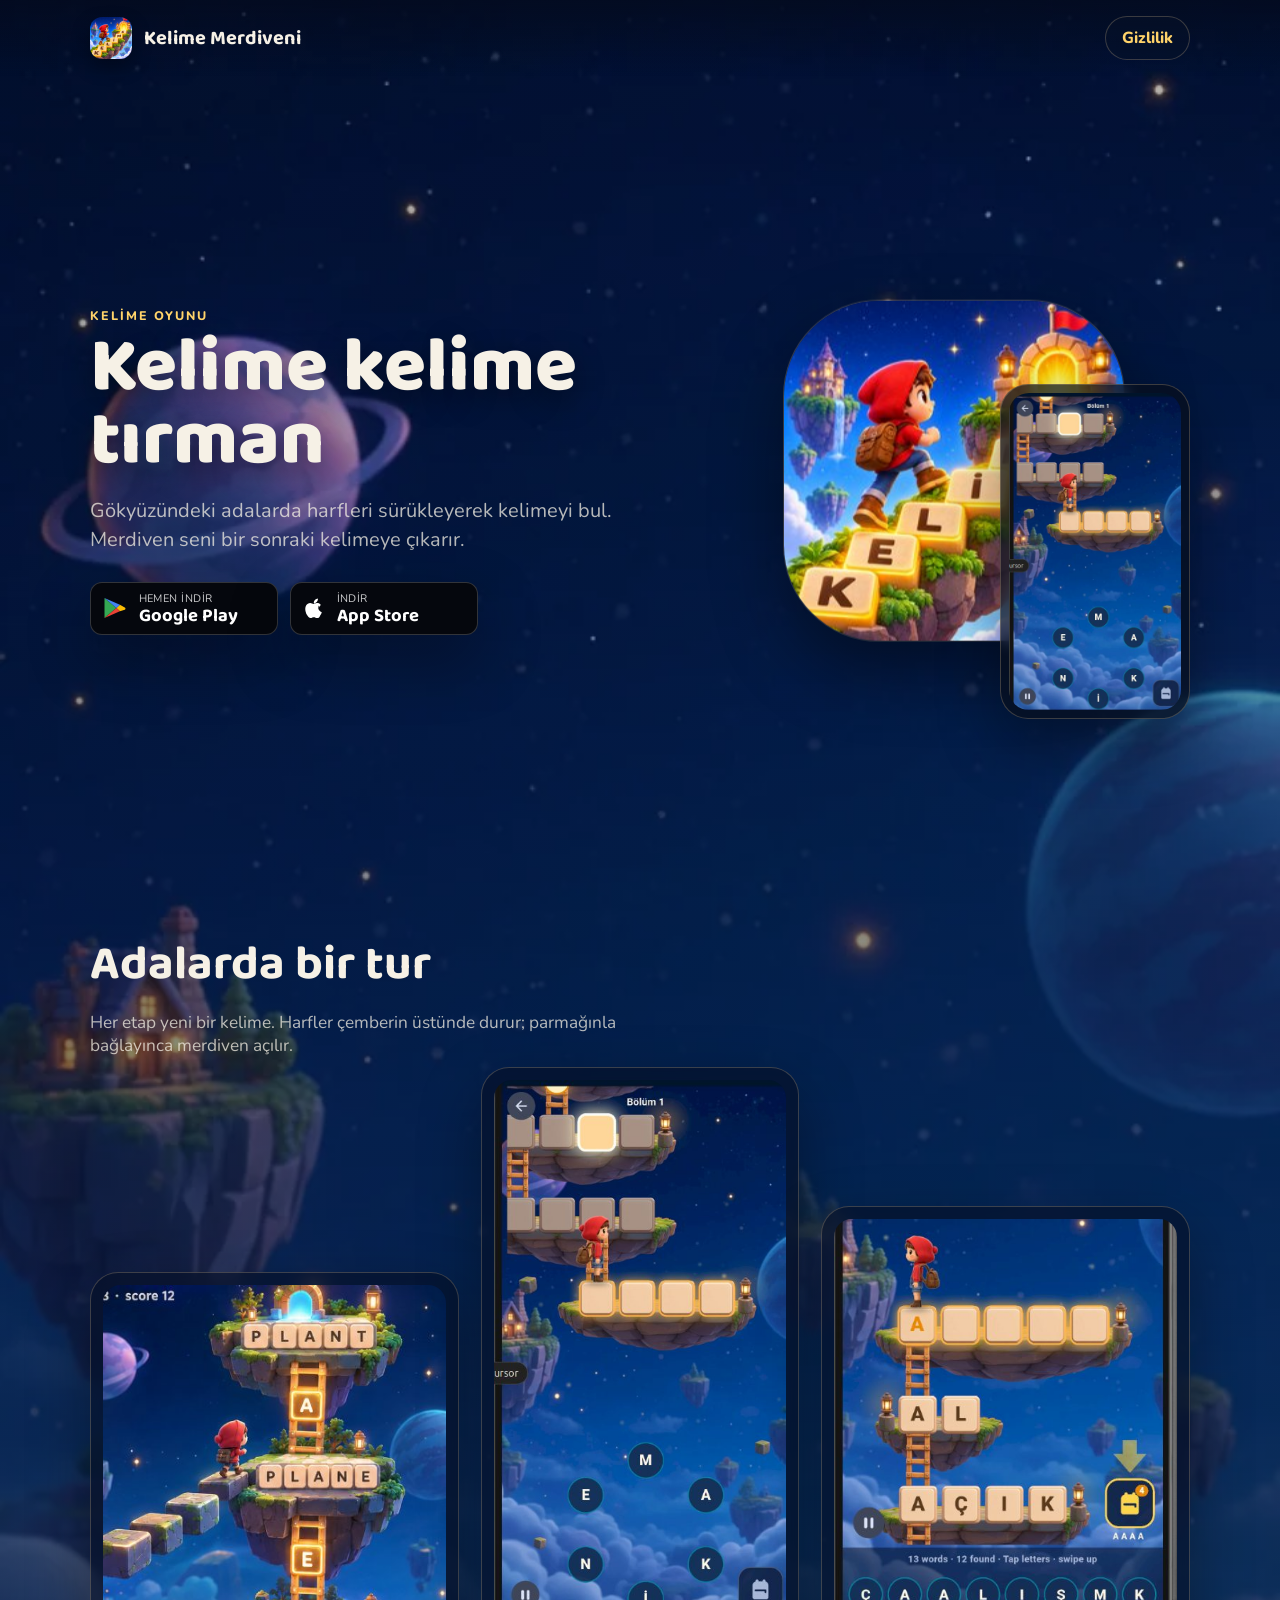
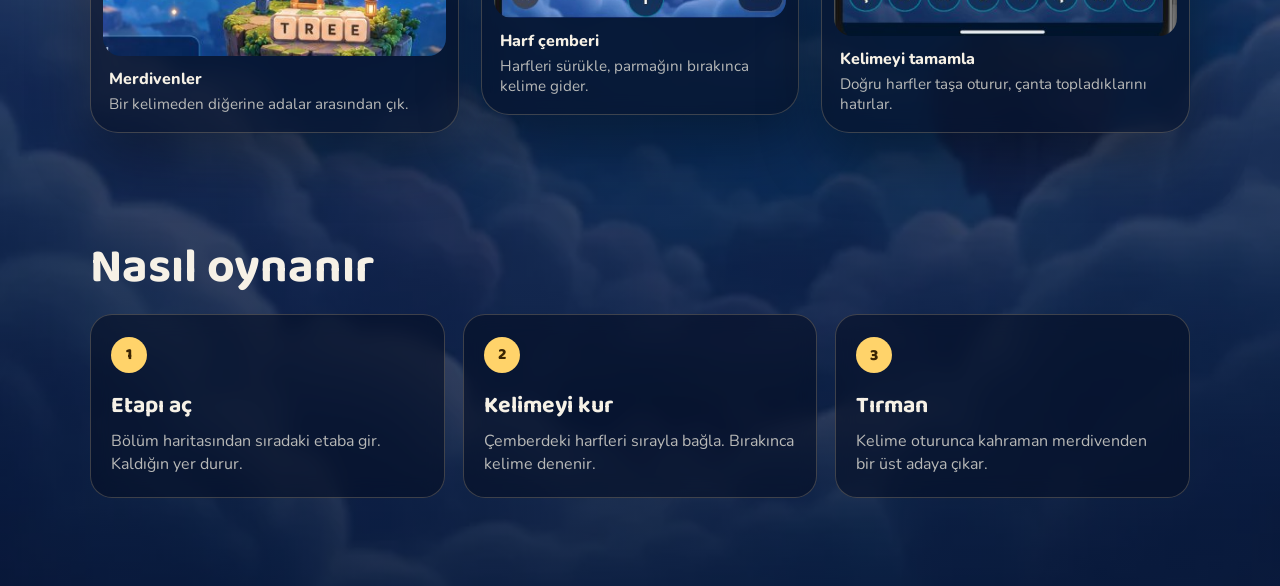
==== index.html @ 03bfd81d "Add the Kelime Merdiveni landing page. Show the game art, screenshots, and store buttons, with a pri" ====
<!DOCTYPE html>
<html lang="tr">
  <head>
    <meta charset="utf-8" />
    <meta name="viewport" content="width=device-width, initial-scale=1" />
    <title>Kelime Merdiveni</title>
    <meta http-equiv="refresh" content="0; url=kelime-merdiveni/" />
    <link rel="canonical" href="kelime-merdiveni/" />
  </head>
  <body>
    <p><a href="kelime-merdiveni/">Kelime Merdiveni</a></p>
  </body>
</html>
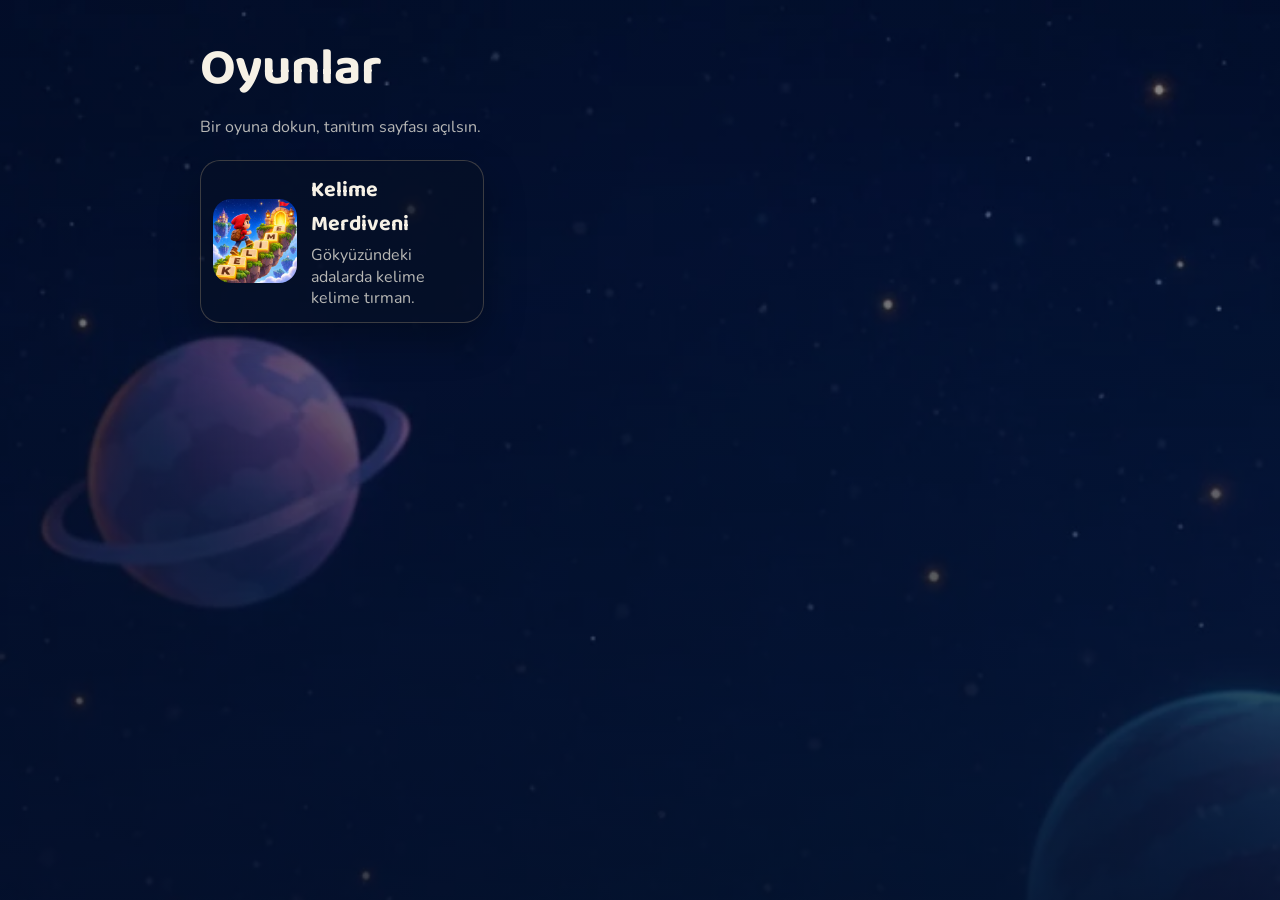
==== commit ec2691b0: "Add a games homepage that opens each game page. Replace the root redirect with a card for Kelime Mer" ====
--- a/index.html
+++ b/index.html
@@ -3,11 +3,30 @@
   <head>
     <meta charset="utf-8" />
     <meta name="viewport" content="width=device-width, initial-scale=1" />
-    <title>Kelime Merdiveni</title>
-    <meta http-equiv="refresh" content="0; url=kelime-merdiveni/" />
-    <link rel="canonical" href="kelime-merdiveni/" />
+    <title>Oyunlar</title>
+    <meta name="description" content="Oyunların tanıtım sayfaları." />
+    <link rel="icon" href="kelime-merdiveni/assets/favicon.png" />
+    <link rel="preconnect" href="https://fonts.googleapis.com" />
+    <link rel="preconnect" href="https://fonts.gstatic.com" crossorigin />
+    <link
+      href="https://fonts.googleapis.com/css2?family=Baloo+2:wght@600;700;800&family=Nunito:wght@500;700;800&display=swap"
+      rel="stylesheet"
+    />
+    <link rel="stylesheet" href="home.css" />
   </head>
   <body>
-    <p><a href="kelime-merdiveni/">Kelime Merdiveni</a></p>
+    <main class="wrap">
+      <h1>Oyunlar</h1>
+      <p class="lede">Bir oyuna dokun, tanıtım sayfası açılsın.</p>
+      <div class="games">
+        <a class="card" href="kelime-merdiveni/">
+          <img src="kelime-merdiveni/assets/icon.jpg" alt="" />
+          <div>
+            <h2>Kelime Merdiveni</h2>
+            <p>Gökyüzündeki adalarda kelime kelime tırman.</p>
+          </div>
+        </a>
+      </div>
+    </main>
   </body>
 </html>
--- a/home.css
+++ b/home.css
@@ -0,0 +1,78 @@
+:root {
+  --ink: #f6f1e6;
+  --muted: rgba(246, 241, 230, 0.74);
+  --gold: #ffd36a;
+  --line: rgba(255, 220, 160, 0.22);
+  --glass: rgba(6, 16, 38, 0.72);
+  color-scheme: dark;
+}
+
+* { box-sizing: border-box; }
+
+body {
+  margin: 0;
+  min-height: 100vh;
+  color: var(--ink);
+  font-family: "Nunito", sans-serif;
+  background:
+    linear-gradient(180deg, rgba(4, 10, 28, 0.45), rgba(4, 10, 28, 0.78)),
+    url("kelime-merdiveni/assets/sky.webp") center top / cover no-repeat fixed;
+}
+
+.wrap {
+  width: min(880px, calc(100% - 32px));
+  margin: 0 auto;
+  padding: 28px 0 48px;
+}
+
+h1 {
+  margin: 0;
+  font-family: "Baloo 2", sans-serif;
+  font-size: clamp(2.2rem, 4vw, 3.2rem);
+}
+
+.lede {
+  margin: 6px 0 22px;
+  color: var(--muted);
+}
+
+.games {
+  display: grid;
+  grid-template-columns: repeat(auto-fill, minmax(260px, 1fr));
+  gap: 14px;
+}
+
+.card {
+  display: grid;
+  grid-template-columns: 84px 1fr;
+  gap: 14px;
+  align-items: center;
+  text-decoration: none;
+  color: inherit;
+  padding: 12px;
+  border-radius: 20px;
+  background: var(--glass);
+  border: 1px solid var(--line);
+  box-shadow: 0 16px 40px rgba(0, 0, 0, 0.28);
+}
+
+.card:hover { border-color: var(--gold); }
+
+.card img {
+  width: 84px;
+  height: 84px;
+  border-radius: 18px;
+  object-fit: cover;
+}
+
+.card h2 {
+  margin: 0;
+  font-family: "Baloo 2", sans-serif;
+  font-size: 1.35rem;
+}
+
+.card p {
+  margin: 4px 0 0;
+  color: var(--muted);
+  line-height: 1.35;
+}
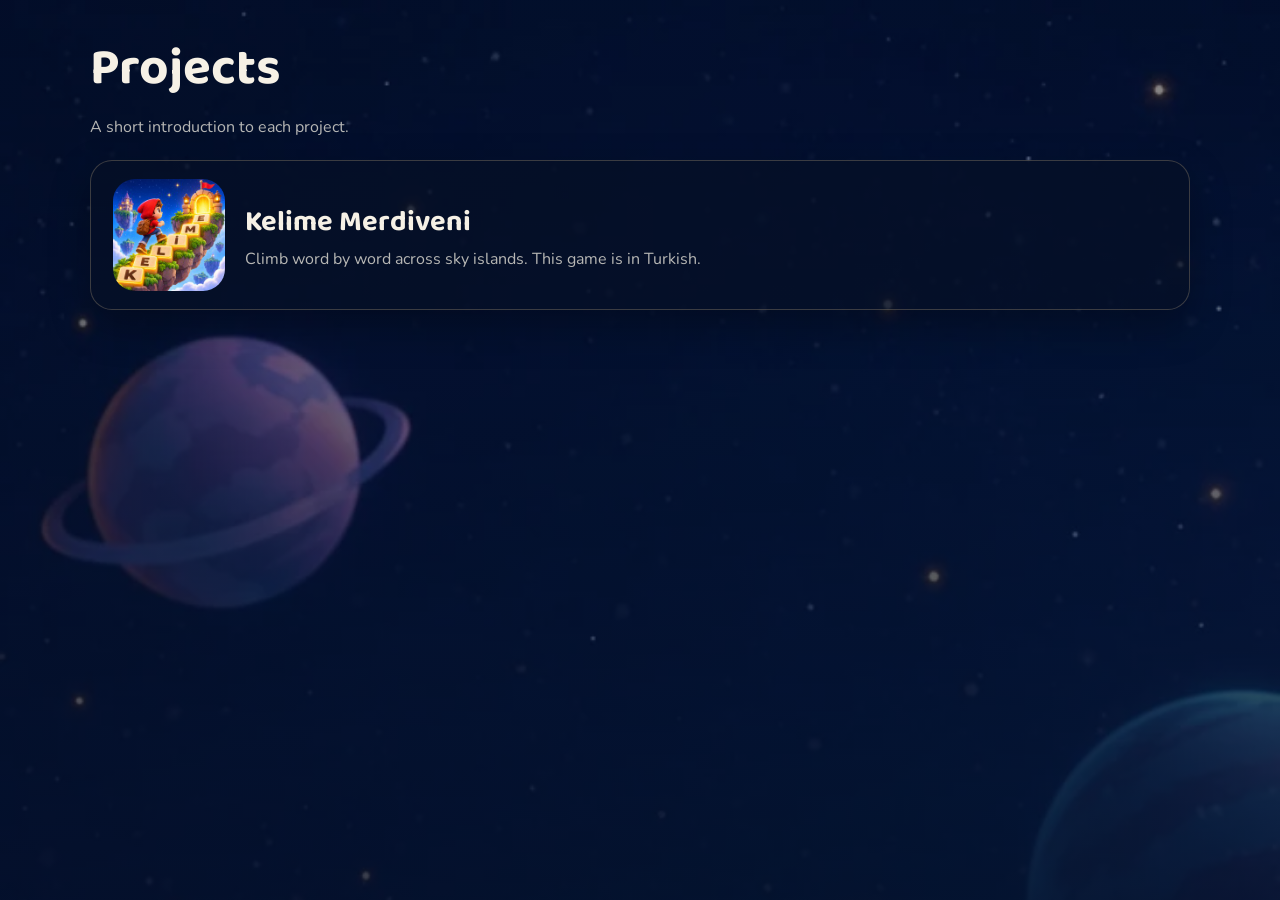
==== commit c7b328c5: "Write the homepage in English and note the game language. Use a general projects list instead of a g" ====
--- a/index.html
+++ b/index.html
@@ -1,10 +1,10 @@
 <!DOCTYPE html>
-<html lang="tr">
+<html lang="en">
   <head>
     <meta charset="utf-8" />
     <meta name="viewport" content="width=device-width, initial-scale=1" />
-    <title>Oyunlar</title>
-    <meta name="description" content="Oyunların tanıtım sayfaları." />
+    <title>Projects</title>
+    <meta name="description" content="Short introductions to each project." />
     <link rel="icon" href="kelime-merdiveni/assets/favicon.png" />
     <link rel="preconnect" href="https://fonts.googleapis.com" />
     <link rel="preconnect" href="https://fonts.gstatic.com" crossorigin />
@@ -16,14 +16,14 @@
   </head>
   <body>
     <main class="wrap">
-      <h1>Oyunlar</h1>
-      <p class="lede">Bir oyuna dokun, tanıtım sayfası açılsın.</p>
-      <div class="games">
+      <h1>Projects</h1>
+      <p class="lede">A short introduction to each project.</p>
+      <div class="list">
         <a class="card" href="kelime-merdiveni/">
           <img src="kelime-merdiveni/assets/icon.jpg" alt="" />
           <div>
             <h2>Kelime Merdiveni</h2>
-            <p>Gökyüzündeki adalarda kelime kelime tırman.</p>
+            <p>Climb word by word across sky islands. This game is in Turkish.</p>
           </div>
         </a>
       </div>
--- a/home.css
+++ b/home.css
@@ -20,7 +20,7 @@
 }
 
 .wrap {
-  width: min(880px, calc(100% - 32px));
+  width: min(1100px, calc(100% - 40px));
   margin: 0 auto;
   padding: 28px 0 48px;
 }
@@ -36,21 +36,22 @@
   color: var(--muted);
 }
 
-.games {
+.list {
   display: grid;
-  grid-template-columns: repeat(auto-fill, minmax(260px, 1fr));
+  grid-template-columns: 1fr;
   gap: 14px;
 }
 
 .card {
   display: grid;
-  grid-template-columns: 84px 1fr;
-  gap: 14px;
+  grid-template-columns: 112px 1fr;
+  gap: 20px;
   align-items: center;
   text-decoration: none;
   color: inherit;
-  padding: 12px;
-  border-radius: 20px;
+  width: 100%;
+  padding: 18px 22px;
+  border-radius: 22px;
   background: var(--glass);
   border: 1px solid var(--line);
   box-shadow: 0 16px 40px rgba(0, 0, 0, 0.28);
@@ -59,16 +60,16 @@
 .card:hover { border-color: var(--gold); }
 
 .card img {
-  width: 84px;
-  height: 84px;
-  border-radius: 18px;
+  width: 112px;
+  height: 112px;
+  border-radius: 22px;
   object-fit: cover;
 }
 
 .card h2 {
   margin: 0;
   font-family: "Baloo 2", sans-serif;
-  font-size: 1.35rem;
+  font-size: 1.8rem;
 }
 
 .card p {
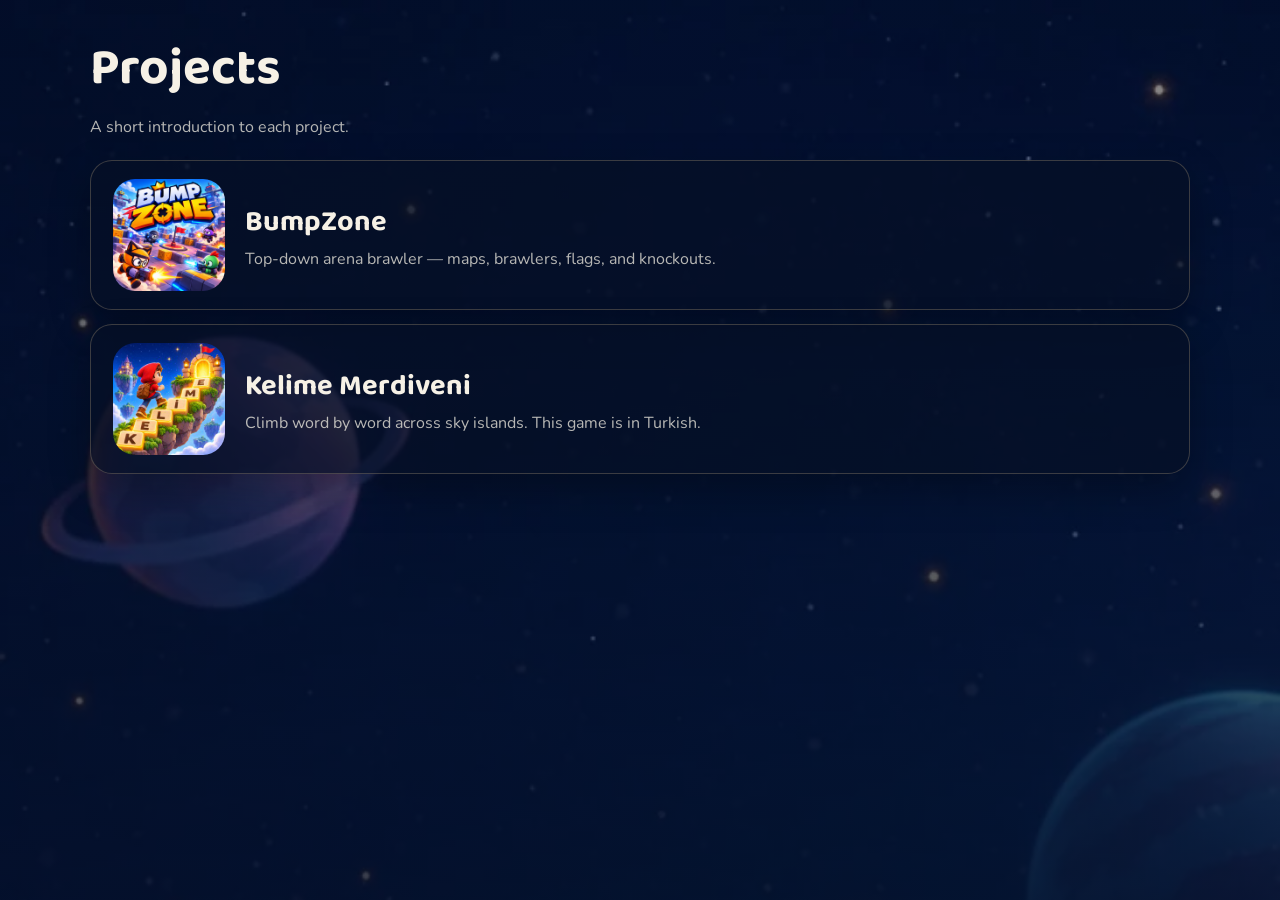
==== commit 21e3e378: "[DEV]-add BumpZone project page with clips and screenshots" ====
--- a/index.html
+++ b/index.html
@@ -19,6 +19,13 @@
       <h1>Projects</h1>
       <p class="lede">A short introduction to each project.</p>
       <div class="list">
+        <a class="card" href="bumpzone/">
+          <img src="bumpzone/assets/icon.png" alt="" />
+          <div>
+            <h2>BumpZone</h2>
+            <p>Top-down arena brawler — maps, brawlers, flags, and knockouts.</p>
+          </div>
+        </a>
         <a class="card" href="kelime-merdiveni/">
           <img src="kelime-merdiveni/assets/icon.jpg" alt="" />
           <div>
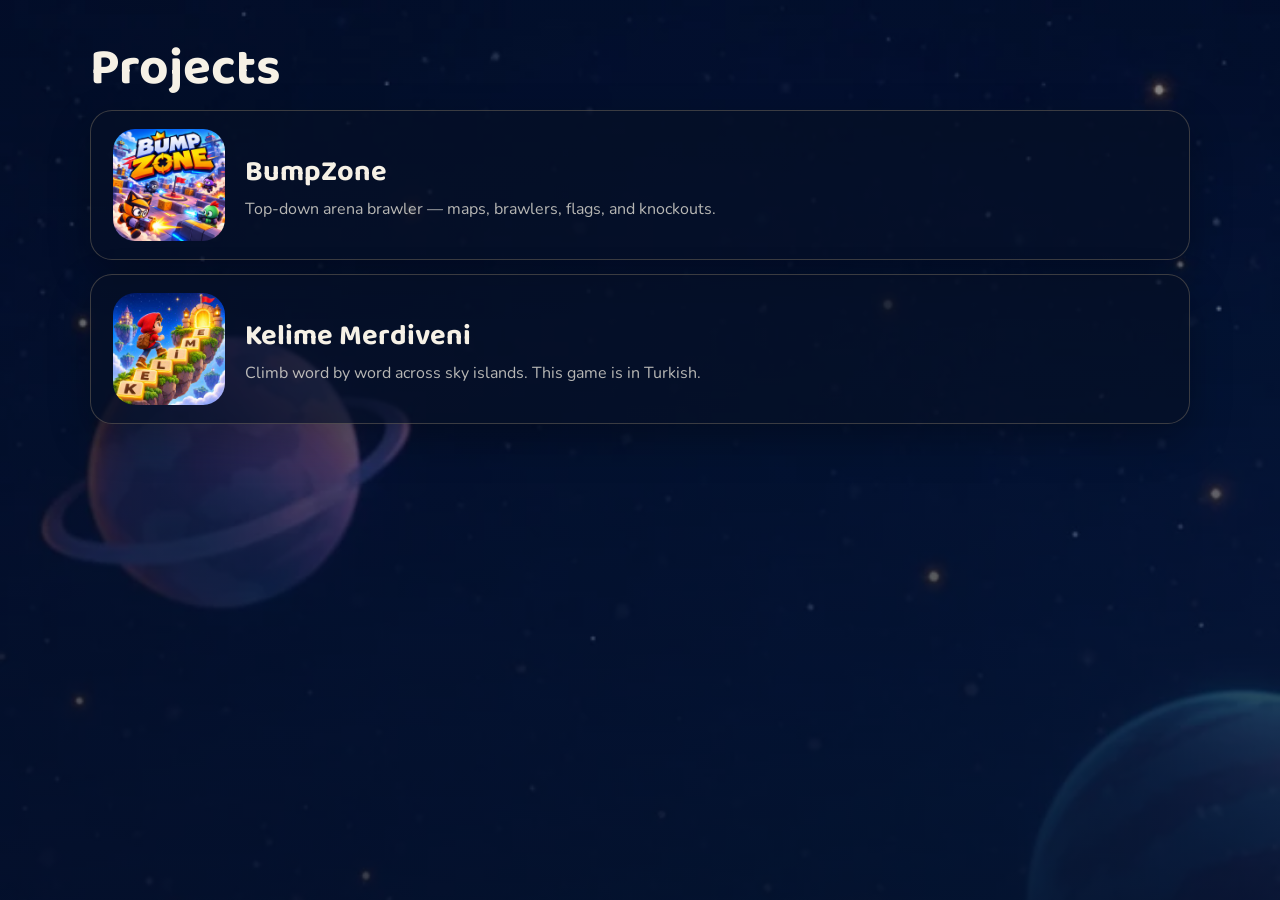
==== commit 9d50a2d6: "[UI]-remove homepage lede under Projects" ====
--- a/index.html
+++ b/index.html
@@ -17,7 +17,6 @@
   <body>
     <main class="wrap">
       <h1>Projects</h1>
-      <p class="lede">A short introduction to each project.</p>
       <div class="list">
         <a class="card" href="bumpzone/">
           <img src="bumpzone/assets/icon.png" alt="" />
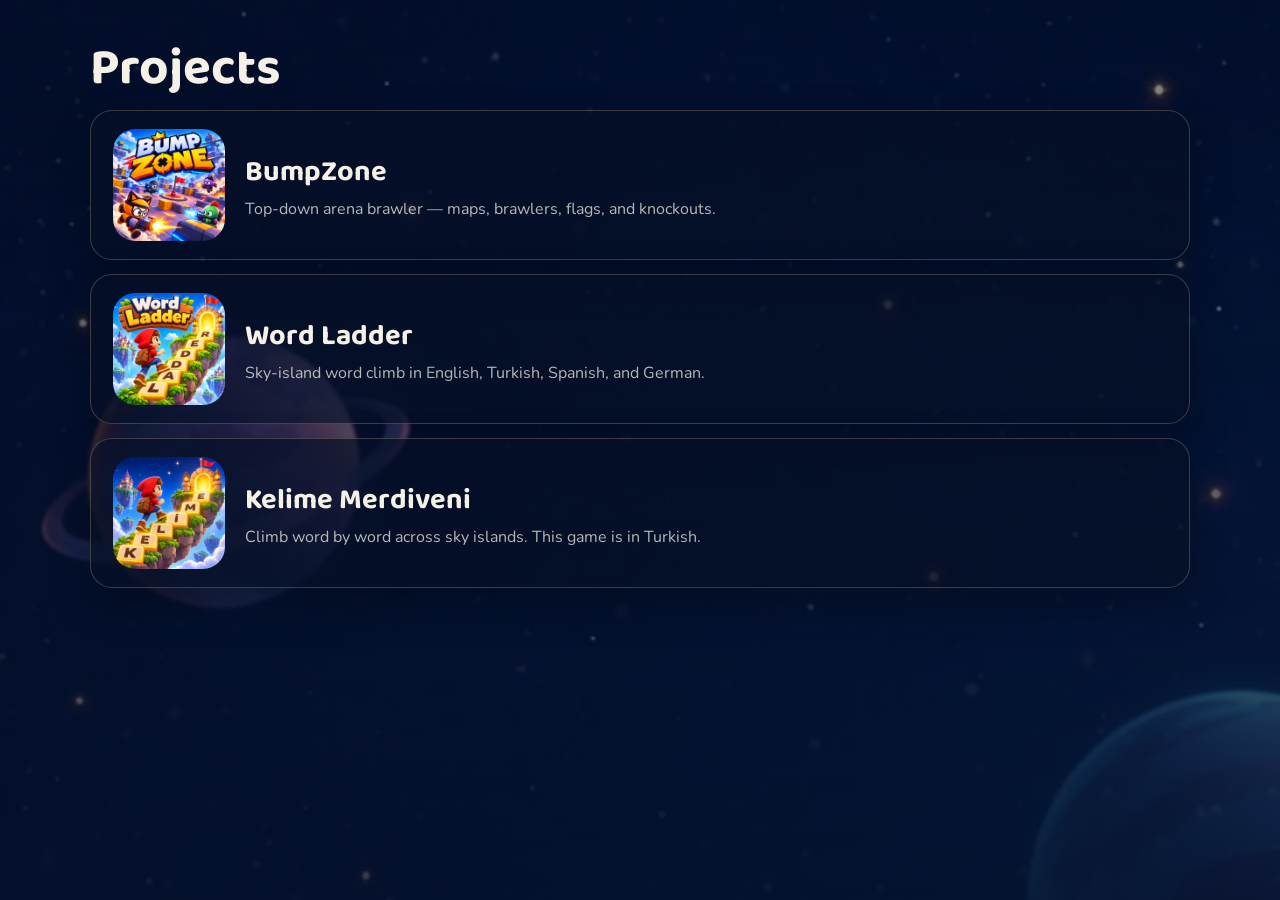
==== commit 57aa2958: "[DEV]-add Word Ladder project page with demo video and shots" ====
--- a/index.html
+++ b/index.html
@@ -25,6 +25,13 @@
             <p>Top-down arena brawler — maps, brawlers, flags, and knockouts.</p>
           </div>
         </a>
+        <a class="card" href="word-ladder/">
+          <img src="word-ladder/assets/icon.png" alt="" />
+          <div>
+            <h2>Word Ladder</h2>
+            <p>Sky-island word climb in English, Turkish, Spanish, and German.</p>
+          </div>
+        </a>
         <a class="card" href="kelime-merdiveni/">
           <img src="kelime-merdiveni/assets/icon.jpg" alt="" />
           <div>
